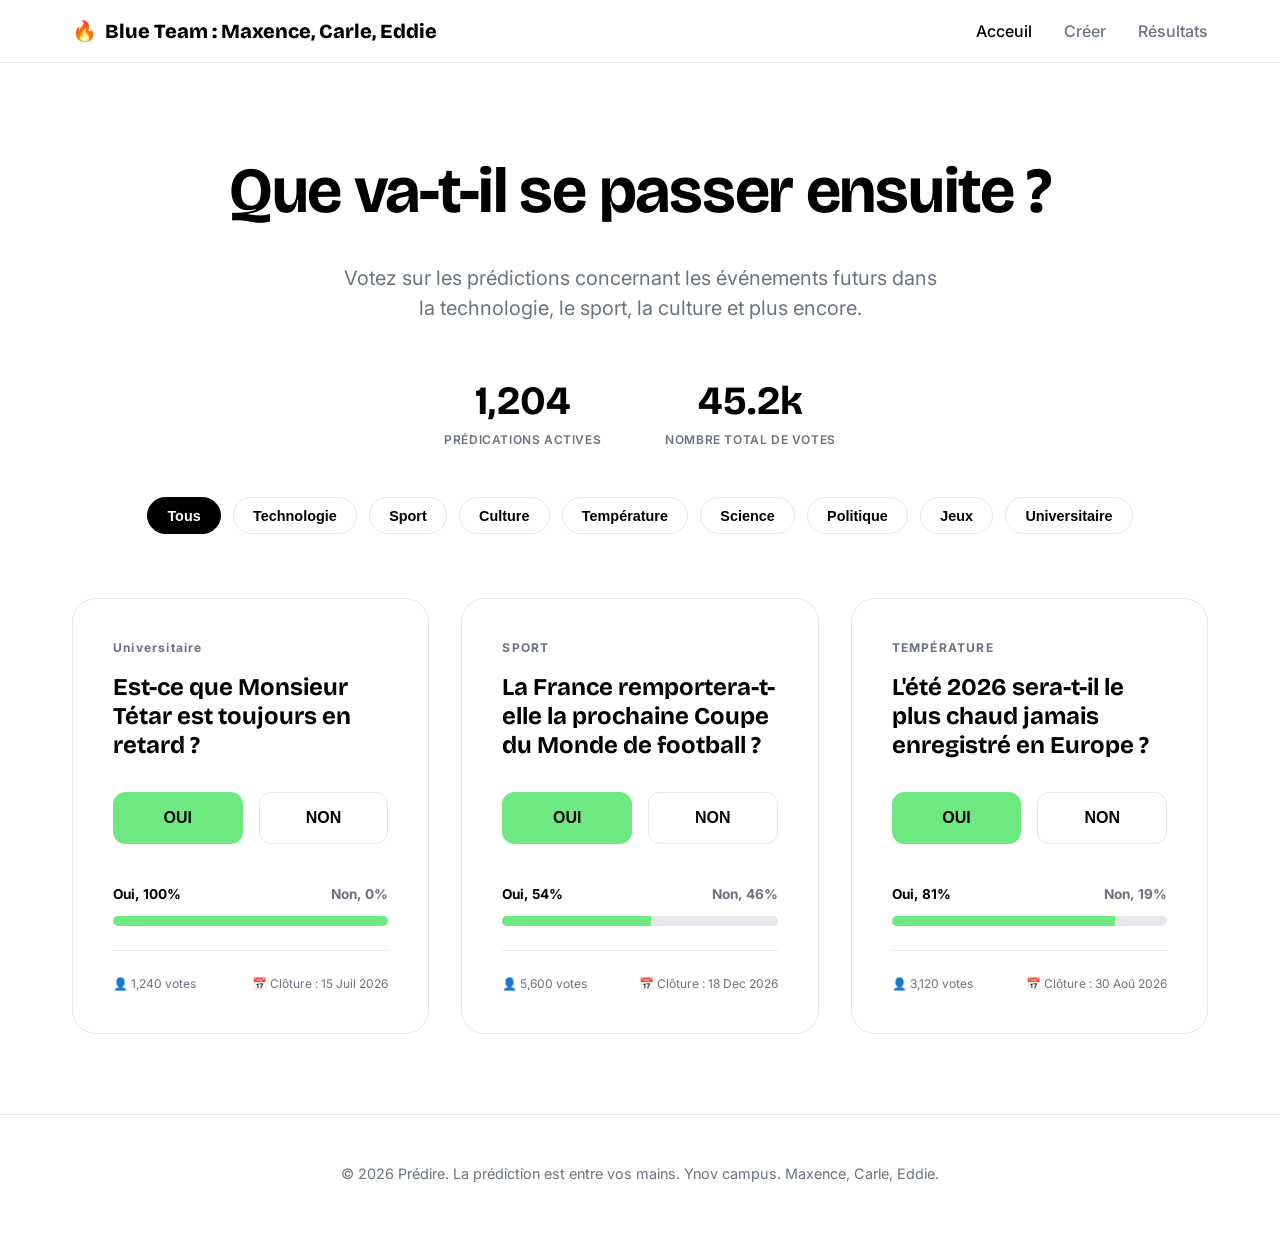
==== index.html @ 03eb4b32 "g h" ====
<!DOCTYPE html>
<html lang="fr">

<head>
    <meta charset="UTF-8">
    <meta name="viewport" content="width=device-width, initial-scale=1.0">
    <title>Prédire | Sondages prédictifs</title>
    <link rel="stylesheet" href="style.css">
</head>

<body>

    <header class="header">
        <div class="header-container">
            <a href="#" class="logo">
                <div class="logo-icon">🔥</div>
                <span class="logo-text">Blue Team : Maxence, Carle, Eddie</span>
            </a>
            <nav class="nav">
                <a href="index.html" class="nav-link active">Acceuil</a>
                <a href="PageCréer.html" class="nav-link">Créer</a>
                <a href="#" class="nav-link">Résultats</a>
            </nav>
        </div>
    </header>

    <section class="hero">
        <div class="container">
            <h1>Que va-t-il se passer ensuite ?</h1>
            <p>Votez sur les prédictions concernant les événements futurs dans la technologie, le sport, la culture et
                plus encore.</p>

            <div class="stats-grid">
                <div class="stat-card">
                    <span class="stat-number">1,204</span>
                    <span class="stat-label">Prédications actives</span>
                </div>
                <div class="stat-card">
                    <span class="stat-number">45.2k</span>
                    <span class="stat-label">Nombre total de votes</span>
                </div>
            </div>
        </div>
    </section>

    <div class="container">
        <div class="filters">
            <button class="filter-btn active">Tous</button>
            <button class="filter-btn">Technologie</button>
            <button class="filter-btn">Sport</button>
            <button class="filter-btn">Culture</button>
            <button class="filter-btn">Température</button>
            <button class="filter-btn">Science</button>
            <button class="filter-btn">Politique</button>
            <button class="filter-btn">Jeux</button>
            <button class="filter-btn">Universitaire</button>
        </div>
    </div>

    <main class="container">
        <div class="poll-grid">

            <div class="poll-card">
                <div class="poll-category">Universitaire</div>
                <h2 class="poll-question">Est-ce que Monsieur Tétar est toujours en retard ?</h2>

                <div class="poll-actions">
                    <button class="vote-btn yes">OUI</button>
                    <button class="vote-btn no">NON</button>
                </div>

                <div class="progress-section">
                    <div class="progress-labels">
                        <span class="oui-label">Oui, 100%</span>
                        <span class="non-label">Non, 0%</span>
                    </div>
                    <div class="progress-bar-wrap">
                        <div class="progress-fill-yes" style="width: 100%"></div>
                        <div class="progress-fill-no" style="width: 0%"></div>
                    </div>
                </div>

                <div class="poll-footer">
                    <span>👤 1,240 votes</span>
                    <span>📅 Clôture : 15 Juil 2026</span>
                </div>
            </div>

            <div class="poll-card">
                <div class="poll-category">SPORT</div>
                <h2 class="poll-question">La France remportera-t-elle la prochaine Coupe du Monde de football ?</h2>

                <div class="poll-actions">
                    <button class="vote-btn yes">OUI</button>
                    <button class="vote-btn no">NON</button>
                </div>

                <div class="progress-section">
                    <div class="progress-labels">
                        <span class="oui-label">Oui, 54%</span>
                        <span class="non-label">Non, 46%</span>
                    </div>
                    <div class="progress-bar-wrap">
                        <div class="progress-fill-yes" style="width: 54%"></div>
                        <div class="progress-fill-no" style="width: 46%"></div>
                    </div>
                </div>

                <div class="poll-footer">
                    <span>👤 5,600 votes</span>
                    <span>📅 Clôture : 18 Dec 2026</span>
                </div>
            </div>

            <div class="poll-card">
                <div class="poll-category">TEMPÉRATURE</div>
                <h2 class="poll-question">L'été 2026 sera-t-il le plus chaud jamais enregistré en Europe ?</h2>

                <div class="poll-actions">
                    <button class="vote-btn yes">OUI</button>
                    <button class="vote-btn no">NON</button>
                </div>

                <div class="progress-section">
                    <div class="progress-labels">
                        <span class="oui-label">Oui, 81%</span>
                        <span class="non-label">Non, 19%</span>
                    </div>
                    <div class="progress-bar-wrap">
                        <div class="progress-fill-yes" style="width: 81%"></div>
                        <div class="progress-fill-no" style="width: 19%"></div>
                    </div>
                </div>

                <div class="poll-footer">
                    <span>👤 3,120 votes</span>
                    <span>📅 Clôture : 30 Aoû 2026</span>
                </div>
            </div>

        </div>
    </main>

    <footer class="main-footer">
        © 2026 Prédire. La prédiction est entre vos mains. Ynov campus. Maxence, Carle, Eddie.
    </footer>

</body>

</html>
---- style.css ----
@import url('https://fonts.googleapis.com/css2?family=Bricolage+Grotesque:opsz,wght@12..96,200..800&family=Inter:ital,opsz,wght@0,14..32,100..900;1,14..32,100..900&display=swap');

:root {
    --bg-primary: #ffffff;
    --bg-secondary: #f9fafb;
    --text-primary: #000000;
    --text-secondary: #6b7280;
    --accent: #6ee881;
    --accent-hover: #5cd66e;
    --danger: #ef4444;
    --border: #e5e7eb;
    --card-shadow: 0 1px 3px rgba(0, 0, 0, 0.1), 0 1px 2px rgba(0, 0, 0, 0.06);
    --font-heading: 'Bricolage Grotesque', sans-serif;
    --font-body: 'Inter', sans-serif;
}

* {
    margin: 0;
    padding: 0;
    box-sizing: border-box;
}

body {
    font-family: var(--font-body);
    background-color: var(--bg-primary);
    color: var(--text-primary);
    line-height: 1.5;
    -webkit-font-smoothing: antialiased;
}

.container {
    max-width: 1200px;
    margin: 0 auto;
    padding: 0 2rem;
}

/* Header */
.header {
    border-bottom: 1px solid var(--border);
    padding: 1rem 0;
    position: sticky;
    top: 0;
    background: rgba(255, 255, 255, 0.8);
    backdrop-filter: blur(10px);
    z-index: 100;
}

.header-container {
    max-width: 1200px;
    margin: 0 auto;
    padding: 0 2rem;
    display: flex;
    justify-content: space-between;
    align-items: center;
}

.logo {
    display: flex;
    align-items: center;
    gap: 0.5rem;
    text-decoration: none;
    color: var(--text-primary);
    font-weight: 800;
    font-size: 1.25rem;
    font-family: var(--font-heading);
}

.nav {
    display: flex;
    gap: 2rem;
}

.nav-link {
    text-decoration: none;
    color: var(--text-secondary);
    font-weight: 500;
    transition: color 0.2s;
}

.nav-link:hover,
.nav-link.active {
    color: var(--text-primary);
}

/* Hero Section */
.hero {
    padding: 5rem 0 3rem;
    text-align: center;
}

.hero h1 {
    font-family: var(--font-heading);
    font-size: 4rem;
    letter-spacing: -0.02em;
    margin-bottom: 1.5rem;
    font-weight: 700;
}

.hero p {
    color: var(--text-secondary);
    font-size: 1.25rem;
    max-width: 600px;
    margin: 0 auto 3rem;
}

.stats-grid {
    display: flex;
    justify-content: center;
    gap: 4rem;
}

.stat-card {
    display: flex;
    flex-direction: column;
}

.stat-number {
    font-size: 2.5rem;
    font-weight: 700;
    font-family: var(--font-heading);
}

.stat-label {
    color: var(--text-secondary);
    text-transform: uppercase;
    font-size: 0.75rem;
    letter-spacing: 0.05em;
    font-weight: 600;
}

/* Filters */
.filters {
    display: flex;
    justify-content: center;
    gap: 0.75rem;
    margin-bottom: 4rem;
    flex-wrap: wrap;
}

.filter-btn {
    background: white;
    border: 1px solid var(--border);
    padding: 0.6rem 1.2rem;
    border-radius: 100px;
    font-weight: 600;
    font-size: 0.9rem;
    cursor: pointer;
    transition: all 0.2s;
    color: #000000;
    /* Texte noir */
}

.filter-btn:hover {
    background: var(--bg-secondary);
    border-color: var(--text-primary);
}

.filter-btn.active {
    background: var(--text-primary);
    color: white !important;
    border-color: var(--text-primary);
}

/* Poll Cards */
.poll-grid {
    display: grid;
    grid-template-columns: repeat(auto-fit, minmax(350px, 1fr));
    gap: 2rem;
    padding-bottom: 5rem;
}

.poll-card {
    background: white;
    padding: 2.5rem;
    border-radius: 1.5rem;
    border: 1px solid var(--border);
    transition: transform 0.2s, box-shadow 0.2s;
}

.poll-card:hover {
    transform: translateY(-4px);
    box-shadow: 0 10px 15px -3px rgba(0, 0, 0, 0.1);
}

.poll-category {
    font-size: 0.75rem;
    font-weight: 700;
    letter-spacing: 0.1em;
    color: var(--text-secondary);
    margin-bottom: 1rem;
}

.poll-question {
    font-family: var(--font-heading);
    font-size: 1.5rem;
    margin-bottom: 2rem;
    line-height: 1.2;
}

.poll-actions {
    display: flex;
    gap: 1rem;
    margin-bottom: 2.5rem;
}

.vote-btn {
    flex: 1;
    padding: 1rem;
    border: 1px solid var(--border);
    border-radius: 0.75rem;
    font-weight: 700;
    font-size: 1rem;
    cursor: pointer;
    transition: all 0.2s;
}

.vote-btn.yes {
    background: var(--accent);
    border-color: var(--accent);
    color: var(--text-primary);
}

.vote-btn.yes:hover {
    background: var(--accent-hover);
}

.vote-btn.no {
    background: white;
    color: var(--text-primary);
}

.vote-btn.no:hover {
    background: var(--bg-secondary);
}

/* Progress Section */
.progress-section {
    margin-bottom: 1.5rem;
}

.progress-labels {
    display: flex;
    justify-content: space-between;
    font-size: 0.85rem;
    font-weight: 700;
    margin-bottom: 0.75rem;
}

.oui-label {
    color: var(--text-primary);
}

.non-label {
    color: var(--text-secondary);
}

.progress-bar-wrap {
    height: 10px;
    background: #f3f4f6;
    border-radius: 10px;
    display: flex;
    overflow: hidden;
}

.progress-fill-yes {
    background: var(--accent);
    height: 100%;
}

.progress-fill-no {
    background: #e5e7eb;
    height: 100%;
}

.poll-footer {
    display: flex;
    justify-content: space-between;
    font-size: 0.75rem;
    color: var(--text-secondary);
    padding-top: 1.5rem;
    border-top: 1px solid var(--border);
}

.main-footer {
    padding: 3rem;
    text-align: center;
    border-top: 1px solid var(--border);
    color: var(--text-secondary);
    font-size: 0.9rem;
}

/* Responsive */
@media (max-width: 768px) {
    .hero h1 {
        font-size: 2.5rem;
    }

    .stats-grid {
        gap: 2rem;
        flex-direction: column;
    }

    .nav {
        display: none;
    }
}
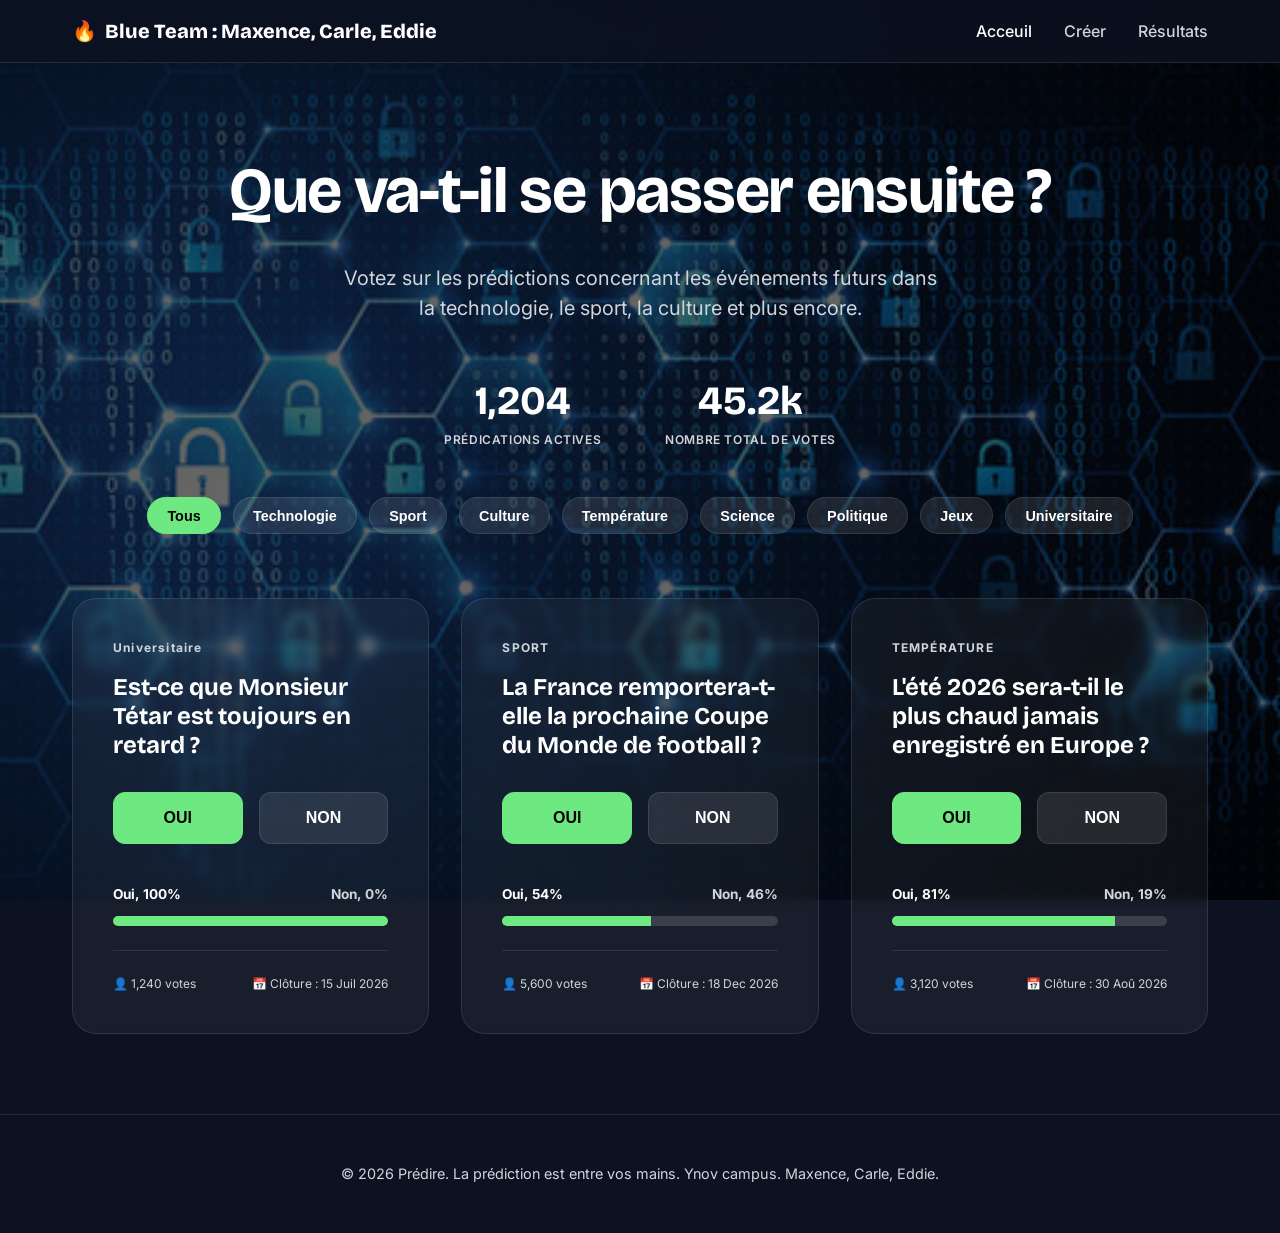
==== commit a4f54273: "d d" ====
--- a/index.html
+++ b/index.html
@@ -19,7 +19,7 @@
             <nav class="nav">
                 <a href="index.html" class="nav-link active">Acceuil</a>
                 <a href="PageCréer.html" class="nav-link">Créer</a>
-                <a href="#" class="nav-link">Résultats</a>
+                <a href="PageDeResultat.html" class="nav-link">Résultats</a>
             </nav>
         </div>
     </header>
--- a/style.css
+++ b/style.css
@@ -3,13 +3,13 @@
 :root {
     --bg-primary: #ffffff;
     --bg-secondary: #f9fafb;
-    --text-primary: #000000;
-    --text-secondary: #6b7280;
+    --text-primary: #ffffff;
+    --text-secondary: #d1d5db;
     --accent: #6ee881;
     --accent-hover: #5cd66e;
     --danger: #ef4444;
-    --border: #e5e7eb;
-    --card-shadow: 0 1px 3px rgba(0, 0, 0, 0.1), 0 1px 2px rgba(0, 0, 0, 0.06);
+    --border: rgba(255, 255, 255, 0.1);
+    --card-shadow: 0 4px 6px -1px rgba(0, 0, 0, 0.3);
     --font-heading: 'Bricolage Grotesque', sans-serif;
     --font-body: 'Inter', sans-serif;
 }
@@ -22,7 +22,11 @@
 
 body {
     font-family: var(--font-body);
-    background-color: var(--bg-primary);
+    background-image: linear-gradient(rgba(0, 0, 0, 0.6), rgba(0, 0, 0, 0.6)), url('img/360_F_139082292_2tGXq1sTw6Dv98CVVhQe4BCz2OJUyLIq.jpg');
+    background-size: cover;
+    background-position: center;
+    background-attachment: fixed;
+    background-color: #0c1221;
     color: var(--text-primary);
     line-height: 1.5;
     -webkit-font-smoothing: antialiased;
@@ -40,7 +44,7 @@
     padding: 1rem 0;
     position: sticky;
     top: 0;
-    background: rgba(255, 255, 255, 0.8);
+    background: rgba(12, 18, 33, 0.8);
     backdrop-filter: blur(10px);
     z-index: 100;
 }
@@ -138,7 +142,7 @@
 }
 
 .filter-btn {
-    background: white;
+    background: rgba(255, 255, 255, 0.1);
     border: 1px solid var(--border);
     padding: 0.6rem 1.2rem;
     border-radius: 100px;
@@ -146,19 +150,18 @@
     font-size: 0.9rem;
     cursor: pointer;
     transition: all 0.2s;
-    color: #000000;
-    /* Texte noir */
+    color: white;
 }
 
 .filter-btn:hover {
-    background: var(--bg-secondary);
-    border-color: var(--text-primary);
+    background: rgba(255, 255, 255, 0.2);
+    border-color: var(--accent);
 }
 
 .filter-btn.active {
-    background: var(--text-primary);
-    color: white !important;
-    border-color: var(--text-primary);
+    background: var(--accent);
+    color: #000 !important;
+    border-color: var(--accent);
 }
 
 /* Poll Cards */
@@ -170,7 +173,8 @@
 }
 
 .poll-card {
-    background: white;
+    background: rgba(255, 255, 255, 0.05);
+    backdrop-filter: blur(5px);
     padding: 2.5rem;
     border-radius: 1.5rem;
     border: 1px solid var(--border);
@@ -217,20 +221,45 @@
 .vote-btn.yes {
     background: var(--accent);
     border-color: var(--accent);
-    color: var(--text-primary);
+    color: #000;
 }
 
 .vote-btn.yes:hover {
     background: var(--accent-hover);
+    transform: scale(1.05);
 }
 
 .vote-btn.no {
-    background: white;
-    color: var(--text-primary);
+    background: rgba(255, 255, 255, 0.1);
+    color: white;
+    border: 1px solid var(--border);
 }
 
 .vote-btn.no:hover {
-    background: var(--bg-secondary);
+    background: rgba(255, 255, 255, 0.2);
+    transform: scale(1.05);
+}
+
+/* Common Button */
+.button {
+    background: var(--accent);
+    color: #000;
+    padding: 1rem 2rem;
+    border-radius: 0.75rem;
+    border: none;
+    font-weight: 700;
+    font-size: 1rem;
+    cursor: pointer;
+    transition: all 0.2s;
+    text-align: center;
+    text-decoration: none;
+    display: inline-block;
+}
+
+.button:hover {
+    background: var(--accent-hover);
+    transform: translateY(-2px);
+    box-shadow: 0 4px 12px rgba(110, 232, 129, 0.3);
 }
 
 /* Progress Section */
@@ -256,7 +285,7 @@
 
 .progress-bar-wrap {
     height: 10px;
-    background: #f3f4f6;
+    background: rgba(255, 255, 255, 0.1);
     border-radius: 10px;
     display: flex;
     overflow: hidden;
@@ -268,7 +297,7 @@
 }
 
 .progress-fill-no {
-    background: #e5e7eb;
+    background: rgba(255, 255, 255, 0.05);
     height: 100%;
 }
 
@@ -279,6 +308,24 @@
     color: var(--text-secondary);
     padding-top: 1.5rem;
     border-top: 1px solid var(--border);
+}
+
+.badge-finish {
+    background: var(--accent);
+    color: #000;
+    padding: 2px 8px;
+    border-radius: 4px;
+    font-size: 0.65rem;
+    margin-left: 0.5rem;
+}
+
+.badge-ongoing {
+    background: rgba(255, 255, 255, 0.1);
+    color: var(--text-secondary);
+    padding: 2px 8px;
+    border-radius: 4px;
+    font-size: 0.65rem;
+    margin-left: 0.5rem;
 }
 
 .main-footer {
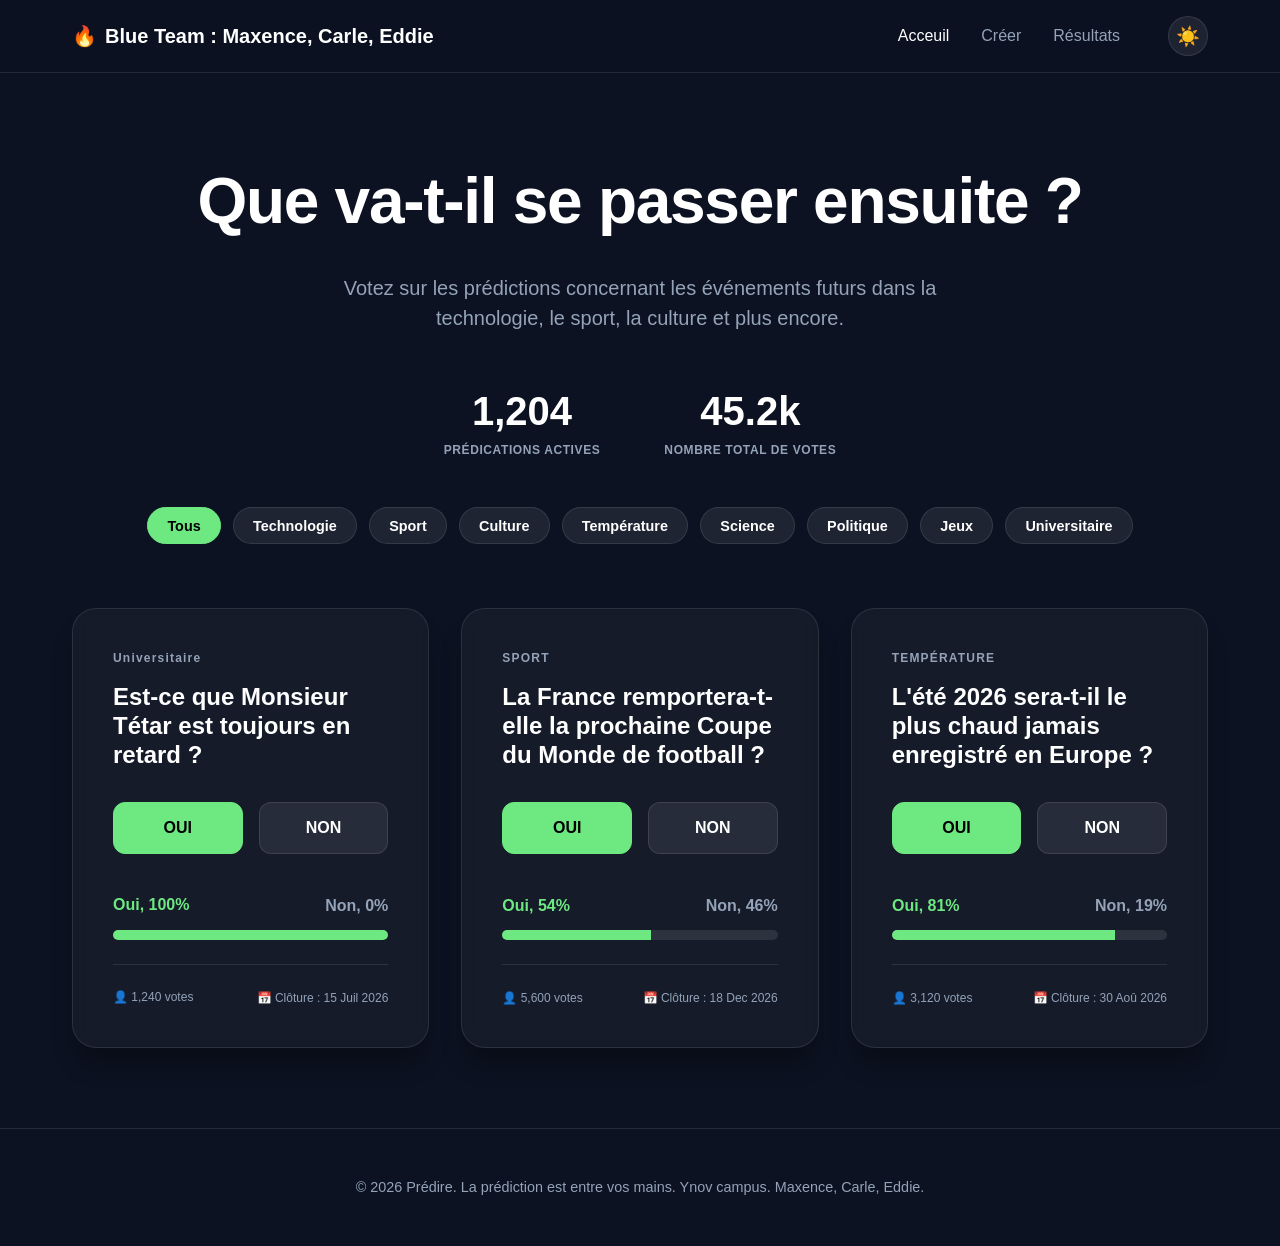
==== commit de98fe22: "e e" ====
--- a/index.html
+++ b/index.html
@@ -20,6 +20,7 @@
                 <a href="index.html" class="nav-link active">Acceuil</a>
                 <a href="PageCréer.html" class="nav-link">Créer</a>
                 <a href="PageDeResultat.html" class="nav-link">Résultats</a>
+                <button id="theme-toggle" class="theme-toggle" title="Changer de mode">☀️</button>
             </nav>
         </div>
     </header>
@@ -145,6 +146,7 @@
         © 2026 Prédire. La prédiction est entre vos mains. Ynov campus. Maxence, Carle, Eddie.
     </footer>
 
+    <script src="theme.js"></script>
 </body>
 
 </html>
--- a/style.css
+++ b/style.css
@@ -1,17 +1,37 @@
-@import url('https://fonts.googleapis.com/css2?family=Bricolage+Grotesque:opsz,wght@12..96,200..800&family=Inter:ital,opsz,wght@0,14..32,100..900;1,14..32,100..900&display=swap');
-
 :root {
-    --bg-primary: #ffffff;
-    --bg-secondary: #f9fafb;
-    --text-primary: #ffffff;
-    --text-secondary: #d1d5db;
+    /* Base Colors - Common */
     --accent: #6ee881;
     --accent-hover: #5cd66e;
     --danger: #ef4444;
-    --border: rgba(255, 255, 255, 0.1);
-    --card-shadow: 0 4px 6px -1px rgba(0, 0, 0, 0.3);
     --font-heading: 'Bricolage Grotesque', sans-serif;
     --font-body: 'Inter', sans-serif;
+    
+    /* Default - Night Mode */
+    --bg-primary: #0c1221;
+    --bg-secondary: #16203a;
+    --bg-header: rgba(12, 18, 33, 0.82);
+    --bg-card: rgba(255, 255, 255, 0.04);
+    --text-primary: #ffffff;
+    --text-secondary: #94a3b8;
+    --border: rgba(255, 255, 255, 0.1);
+    --card-shadow: 0 20px 25px -5px rgba(0, 0, 0, 0.3);
+    --nav-active: #ffffff;
+    --filter-btn-bg: rgba(255, 255, 255, 0.08);
+    --filter-btn-text: #ffffff;
+}
+
+[data-theme="white"] {
+    --bg-primary: #f0f4f8;
+    --bg-secondary: #ffffff;
+    --bg-header: rgba(255, 255, 255, 0.85);
+    --bg-card: #ffffff;
+    --text-primary: #1e293b;
+    --text-secondary: #64748b;
+    --border: rgba(0, 0, 0, 0.08);
+    --card-shadow: 0 10px 15px -3px rgba(15, 23, 42, 0.1);
+    --nav-active: #0f172a;
+    --filter-btn-bg: rgba(0, 0, 0, 0.05);
+    --filter-btn-text: #1e293b;
 }
 
 * {
@@ -22,14 +42,11 @@
 
 body {
     font-family: var(--font-body);
-    background-image: linear-gradient(rgba(0, 0, 0, 0.6), rgba(0, 0, 0, 0.6)), url('img/360_F_139082292_2tGXq1sTw6Dv98CVVhQe4BCz2OJUyLIq.jpg');
-    background-size: cover;
-    background-position: center;
-    background-attachment: fixed;
-    background-color: #0c1221;
+    background-color: var(--bg-primary);
     color: var(--text-primary);
     line-height: 1.5;
     -webkit-font-smoothing: antialiased;
+    transition: background-color 0.3s ease, color 0.3s ease;
 }
 
 .container {
@@ -44,9 +61,10 @@
     padding: 1rem 0;
     position: sticky;
     top: 0;
-    background: rgba(12, 18, 33, 0.8);
-    backdrop-filter: blur(10px);
+    background: var(--bg-header);
+    backdrop-filter: blur(12px);
     z-index: 100;
+    transition: background-color 0.3s ease, border-color 0.3s ease;
 }
 
 .header-container {
@@ -72,6 +90,7 @@
 .nav {
     display: flex;
     gap: 2rem;
+    align-items: center;
 }
 
 .nav-link {
@@ -83,7 +102,30 @@
 
 .nav-link:hover,
 .nav-link.active {
+    color: var(--nav-active);
+}
+
+/* Theme Toggle */
+.theme-toggle {
+    background: var(--filter-btn-bg);
+    border: 1px solid var(--border);
     color: var(--text-primary);
+    width: 40px;
+    height: 40px;
+    border-radius: 50%;
+    display: flex;
+    align-items: center;
+    justify-content: center;
+    cursor: pointer;
+    font-size: 1.2rem;
+    transition: all 0.2s;
+    margin-left: 1rem;
+}
+
+.theme-toggle:hover {
+    background: var(--accent);
+    color: #000;
+    border-color: var(--accent);
 }
 
 /* Hero Section */
@@ -142,7 +184,7 @@
 }
 
 .filter-btn {
-    background: rgba(255, 255, 255, 0.1);
+    background: var(--filter-btn-bg);
     border: 1px solid var(--border);
     padding: 0.6rem 1.2rem;
     border-radius: 100px;
@@ -150,11 +192,12 @@
     font-size: 0.9rem;
     cursor: pointer;
     transition: all 0.2s;
-    color: white;
+    color: var(--filter-btn-text);
 }
 
 .filter-btn:hover {
-    background: rgba(255, 255, 255, 0.2);
+    background: var(--accent);
+    color: #000;
     border-color: var(--accent);
 }
 
@@ -173,17 +216,18 @@
 }
 
 .poll-card {
-    background: rgba(255, 255, 255, 0.05);
-    backdrop-filter: blur(5px);
+    background: var(--bg-card);
+    backdrop-filter: blur(8px);
     padding: 2.5rem;
     border-radius: 1.5rem;
     border: 1px solid var(--border);
-    transition: transform 0.2s, box-shadow 0.2s;
+    transition: transform 0.2s, box-shadow 0.2s, background-color 0.3s, border-color 0.3s;
+    box-shadow: var(--card-shadow);
 }
 
 .poll-card:hover {
     transform: translateY(-4px);
-    box-shadow: 0 10px 15px -3px rgba(0, 0, 0, 0.1);
+    box-shadow: 0 25px 50px -12px rgba(0, 0, 0, 0.15);
 }
 
 .poll-category {
@@ -226,18 +270,18 @@
 
 .vote-btn.yes:hover {
     background: var(--accent-hover);
-    transform: scale(1.05);
+    transform: scale(1.02);
 }
 
 .vote-btn.no {
-    background: rgba(255, 255, 255, 0.1);
-    color: white;
+    background: var(--filter-btn-bg);
+    color: var(--text-primary);
     border: 1px solid var(--border);
 }
 
 .vote-btn.no:hover {
-    background: rgba(255, 255, 255, 0.2);
-    transform: scale(1.05);
+    background: var(--border);
+    transform: scale(1.02);
 }
 
 /* Common Button */
@@ -270,13 +314,13 @@
 .progress-labels {
     display: flex;
     justify-content: space-between;
-    font-size: 0.85rem;
+    font-size: 1rem;
     font-weight: 700;
     margin-bottom: 0.75rem;
 }
 
 .oui-label {
-    color: var(--text-primary);
+    color: var(--accent);
 }
 
 .non-label {
@@ -285,7 +329,7 @@
 
 .progress-bar-wrap {
     height: 10px;
-    background: rgba(255, 255, 255, 0.1);
+    background: var(--border);
     border-radius: 10px;
     display: flex;
     overflow: hidden;
@@ -297,7 +341,7 @@
 }
 
 .progress-fill-no {
-    background: rgba(255, 255, 255, 0.05);
+    background: transparent;
     height: 100%;
 }
 
@@ -320,7 +364,7 @@
 }
 
 .badge-ongoing {
-    background: rgba(255, 255, 255, 0.1);
+    background: var(--filter-btn-bg);
     color: var(--text-secondary);
     padding: 2px 8px;
     border-radius: 4px;
@@ -334,6 +378,7 @@
     border-top: 1px solid var(--border);
     color: var(--text-secondary);
     font-size: 0.9rem;
+    transition: border-color 0.3s ease;
 }
 
 /* Responsive */
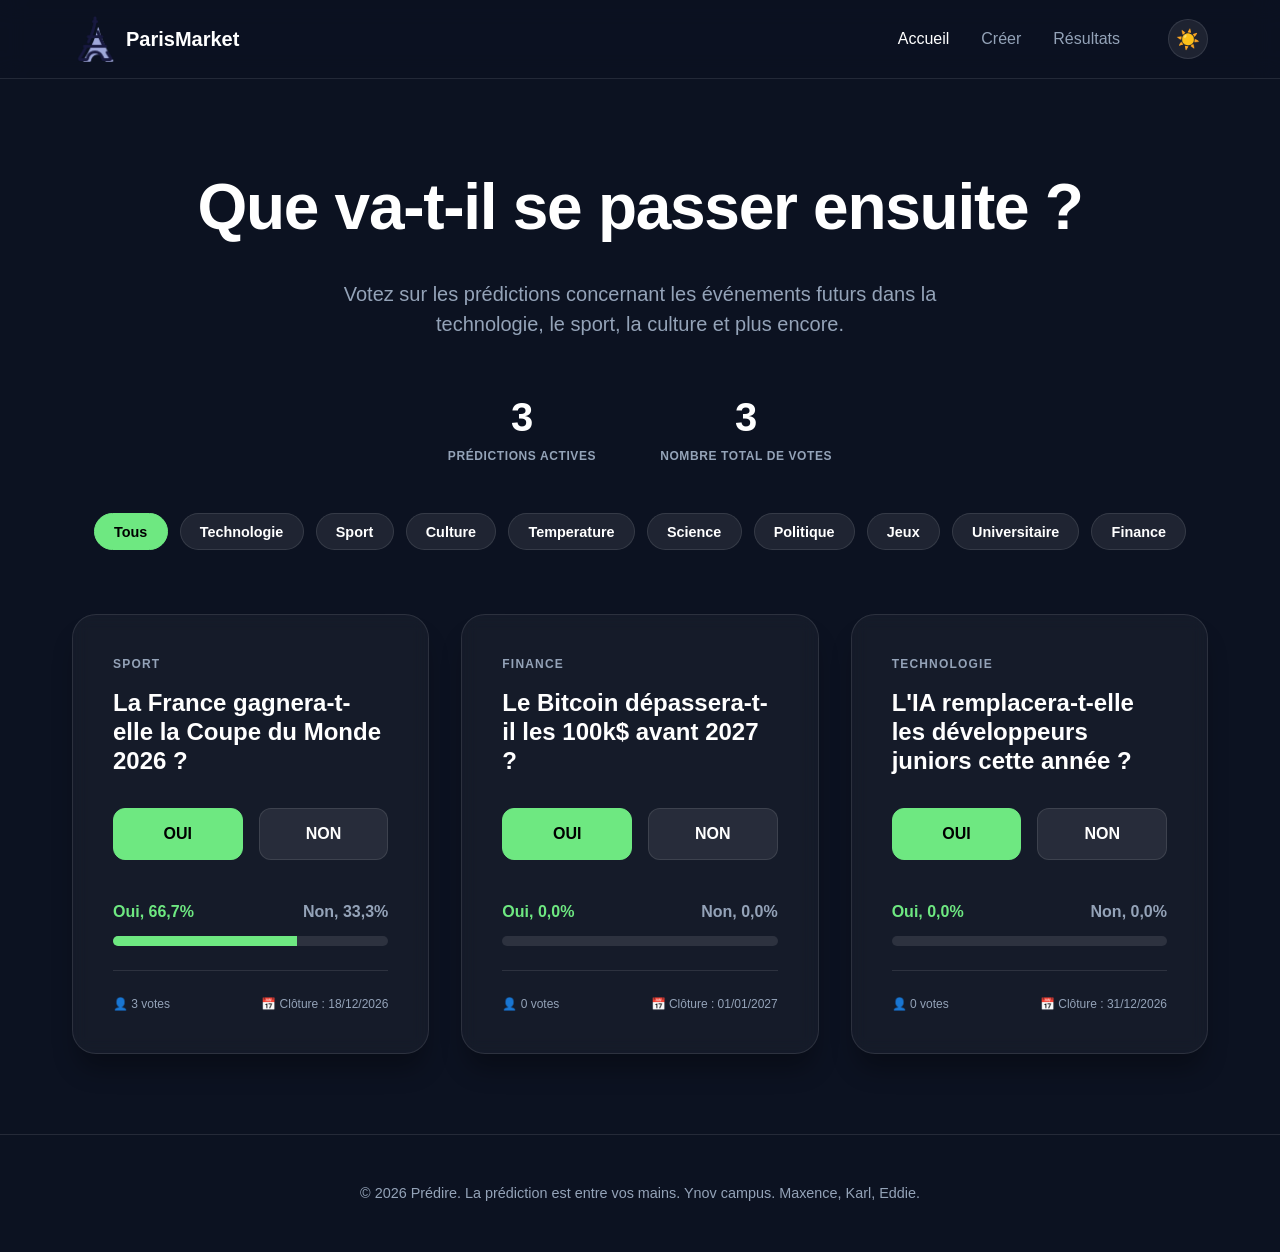
==== commit 4bbf85d4: "final" ====
--- a/index.html
+++ b/index.html
@@ -1,23 +1,21 @@
 <!DOCTYPE html>
 <html lang="fr">
-
 <head>
     <meta charset="UTF-8">
     <meta name="viewport" content="width=device-width, initial-scale=1.0">
     <title>Prédire | Sondages prédictifs</title>
+    <link rel="icon" type="image/png" href="wwwroot/images/parismarket-logo.png">
     <link rel="stylesheet" href="style.css">
 </head>
-
 <body>
-
     <header class="header">
         <div class="header-container">
-            <a href="#" class="logo">
-                <div class="logo-icon">🔥</div>
-                <span class="logo-text">Blue Team : Maxence, Carle, Eddie</span>
+            <a href="index.html" class="logo">
+                <img class="logo-icon" src="wwwroot/images/parismarket-logo.png" alt="ParisMarket">
+                <span class="logo-text">ParisMarket</span>
             </a>
             <nav class="nav">
-                <a href="index.html" class="nav-link active">Acceuil</a>
+                <a href="index.html" class="nav-link active">Accueil</a>
                 <a href="PageCréer.html" class="nav-link">Créer</a>
                 <a href="PageDeResultat.html" class="nav-link">Résultats</a>
                 <button id="theme-toggle" class="theme-toggle" title="Changer de mode">☀️</button>
@@ -28,16 +26,14 @@
     <section class="hero">
         <div class="container">
             <h1>Que va-t-il se passer ensuite ?</h1>
-            <p>Votez sur les prédictions concernant les événements futurs dans la technologie, le sport, la culture et
-                plus encore.</p>
-
+            <p>Votez sur les prédictions concernant les événements futurs dans la technologie, le sport, la culture et plus encore.</p>
             <div class="stats-grid">
                 <div class="stat-card">
-                    <span class="stat-number">1,204</span>
-                    <span class="stat-label">Prédications actives</span>
+                    <span class="stat-number">3</span>
+                    <span class="stat-label">Prédictions actives</span>
                 </div>
                 <div class="stat-card">
-                    <span class="stat-number">45.2k</span>
+                    <span class="stat-number">3</span>
                     <span class="stat-label">Nombre total de votes</span>
                 </div>
             </div>
@@ -50,103 +46,98 @@
             <button class="filter-btn">Technologie</button>
             <button class="filter-btn">Sport</button>
             <button class="filter-btn">Culture</button>
-            <button class="filter-btn">Température</button>
+            <button class="filter-btn">Temperature</button>
             <button class="filter-btn">Science</button>
             <button class="filter-btn">Politique</button>
             <button class="filter-btn">Jeux</button>
             <button class="filter-btn">Universitaire</button>
+            <button class="filter-btn">Finance</button>
         </div>
     </div>
 
     <main class="container">
         <div class="poll-grid">
-
             <div class="poll-card">
-                <div class="poll-category">Universitaire</div>
-                <h2 class="poll-question">Est-ce que Monsieur Tétar est toujours en retard ?</h2>
+                <div class="poll-category">SPORT</div>
+                <h2 class="poll-question">La France gagnera-t-elle la Coupe du Monde 2026 ?</h2>
 
                 <div class="poll-actions">
-                    <button class="vote-btn yes">OUI</button>
-                    <button class="vote-btn no">NON</button>
+                    <button class="vote-btn yes" disabled title="À connecter à PredictionService.Vote">OUI</button>
+                    <button class="vote-btn no" disabled title="À connecter à PredictionService.Vote">NON</button>
                 </div>
 
                 <div class="progress-section">
                     <div class="progress-labels">
-                        <span class="oui-label">Oui, 100%</span>
-                        <span class="non-label">Non, 0%</span>
+                        <span class="oui-label">Oui, 66,7%</span>
+                        <span class="non-label">Non, 33,3%</span>
                     </div>
                     <div class="progress-bar-wrap">
-                        <div class="progress-fill-yes" style="width: 100%"></div>
-                        <div class="progress-fill-no" style="width: 0%"></div>
+                        <div class="progress-fill-yes" style="width: 66.7%"></div>
+                        <div class="progress-fill-no" style="width: 33.3%"></div>
                     </div>
                 </div>
 
                 <div class="poll-footer">
-                    <span>👤 1,240 votes</span>
-                    <span>📅 Clôture : 15 Juil 2026</span>
+                    <span>👤 3 votes</span>
+                    <span>📅 Clôture : 18/12/2026</span>
                 </div>
             </div>
-
             <div class="poll-card">
-                <div class="poll-category">SPORT</div>
-                <h2 class="poll-question">La France remportera-t-elle la prochaine Coupe du Monde de football ?</h2>
+                <div class="poll-category">FINANCE</div>
+                <h2 class="poll-question">Le Bitcoin d&#233;passera-t-il les 100k$ avant 2027 ?</h2>
 
                 <div class="poll-actions">
-                    <button class="vote-btn yes">OUI</button>
-                    <button class="vote-btn no">NON</button>
+                    <button class="vote-btn yes" disabled title="À connecter à PredictionService.Vote">OUI</button>
+                    <button class="vote-btn no" disabled title="À connecter à PredictionService.Vote">NON</button>
                 </div>
 
                 <div class="progress-section">
                     <div class="progress-labels">
-                        <span class="oui-label">Oui, 54%</span>
-                        <span class="non-label">Non, 46%</span>
+                        <span class="oui-label">Oui, 0,0%</span>
+                        <span class="non-label">Non, 0,0%</span>
                     </div>
                     <div class="progress-bar-wrap">
-                        <div class="progress-fill-yes" style="width: 54%"></div>
-                        <div class="progress-fill-no" style="width: 46%"></div>
+                        <div class="progress-fill-yes" style="width: 0.0%"></div>
+                        <div class="progress-fill-no" style="width: 0.0%"></div>
                     </div>
                 </div>
 
                 <div class="poll-footer">
-                    <span>👤 5,600 votes</span>
-                    <span>📅 Clôture : 18 Dec 2026</span>
+                    <span>👤 0 votes</span>
+                    <span>📅 Clôture : 01/01/2027</span>
                 </div>
             </div>
-
             <div class="poll-card">
-                <div class="poll-category">TEMPÉRATURE</div>
-                <h2 class="poll-question">L'été 2026 sera-t-il le plus chaud jamais enregistré en Europe ?</h2>
+                <div class="poll-category">TECHNOLOGIE</div>
+                <h2 class="poll-question">L&#39;IA remplacera-t-elle les d&#233;veloppeurs juniors cette ann&#233;e ?</h2>
 
                 <div class="poll-actions">
-                    <button class="vote-btn yes">OUI</button>
-                    <button class="vote-btn no">NON</button>
+                    <button class="vote-btn yes" disabled title="À connecter à PredictionService.Vote">OUI</button>
+                    <button class="vote-btn no" disabled title="À connecter à PredictionService.Vote">NON</button>
                 </div>
 
                 <div class="progress-section">
                     <div class="progress-labels">
-                        <span class="oui-label">Oui, 81%</span>
-                        <span class="non-label">Non, 19%</span>
+                        <span class="oui-label">Oui, 0,0%</span>
+                        <span class="non-label">Non, 0,0%</span>
                     </div>
                     <div class="progress-bar-wrap">
-                        <div class="progress-fill-yes" style="width: 81%"></div>
-                        <div class="progress-fill-no" style="width: 19%"></div>
+                        <div class="progress-fill-yes" style="width: 0.0%"></div>
+                        <div class="progress-fill-no" style="width: 0.0%"></div>
                     </div>
                 </div>
 
                 <div class="poll-footer">
-                    <span>👤 3,120 votes</span>
-                    <span>📅 Clôture : 30 Aoû 2026</span>
+                    <span>👤 0 votes</span>
+                    <span>📅 Clôture : 31/12/2026</span>
                 </div>
             </div>
-
         </div>
     </main>
 
     <footer class="main-footer">
-        © 2026 Prédire. La prédiction est entre vos mains. Ynov campus. Maxence, Carle, Eddie.
+        © 2026 Prédire. La prédiction est entre vos mains. Ynov campus. Maxence, Karl, Eddie.
     </footer>
-
     <script src="theme.js"></script>
 </body>
-
-</html>+</html>
--- a/style.css
+++ b/style.css
@@ -87,6 +87,14 @@
     font-family: var(--font-heading);
 }
 
+.logo-icon {
+    display: block;
+    width: 46px;
+    height: 46px;
+    object-fit: contain;
+    flex: 0 0 auto;
+}
+
 .nav {
     display: flex;
     gap: 2rem;
@@ -395,4 +403,4 @@
     .nav {
         display: none;
     }
-}+}
